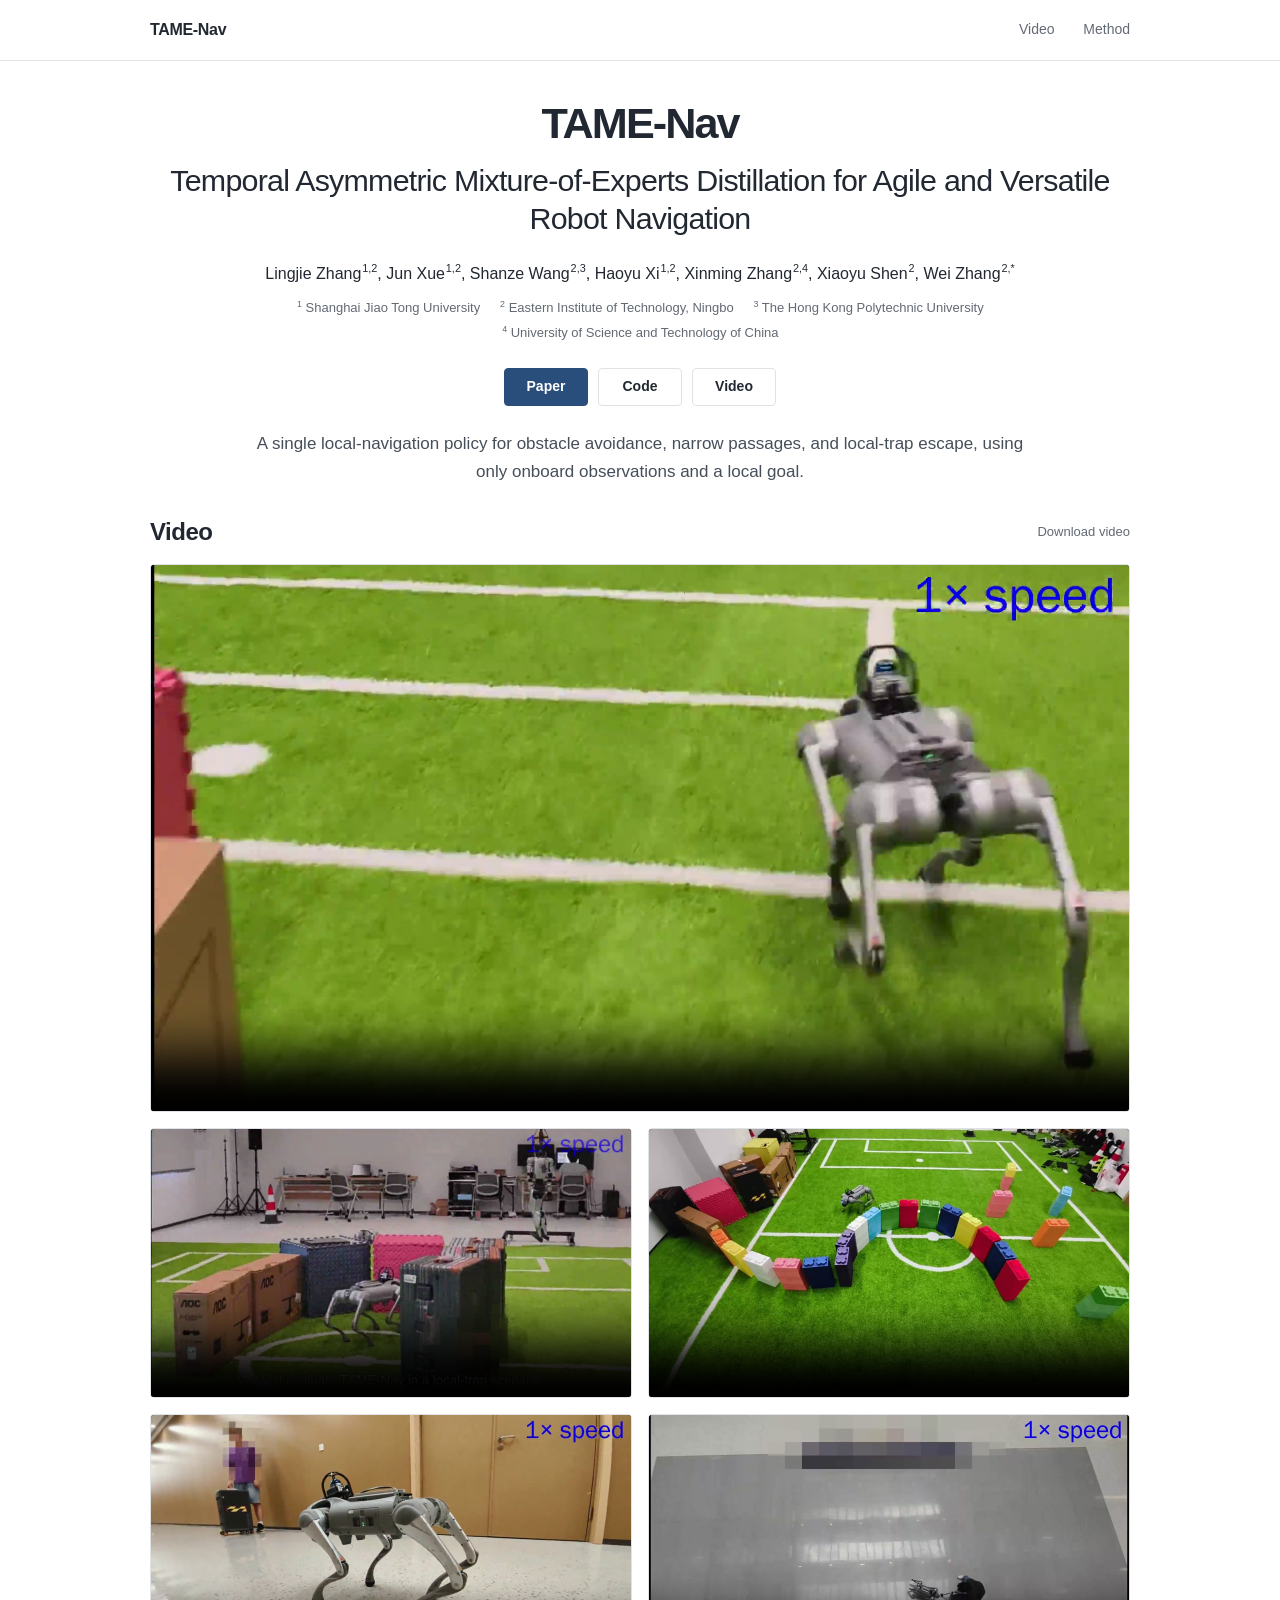
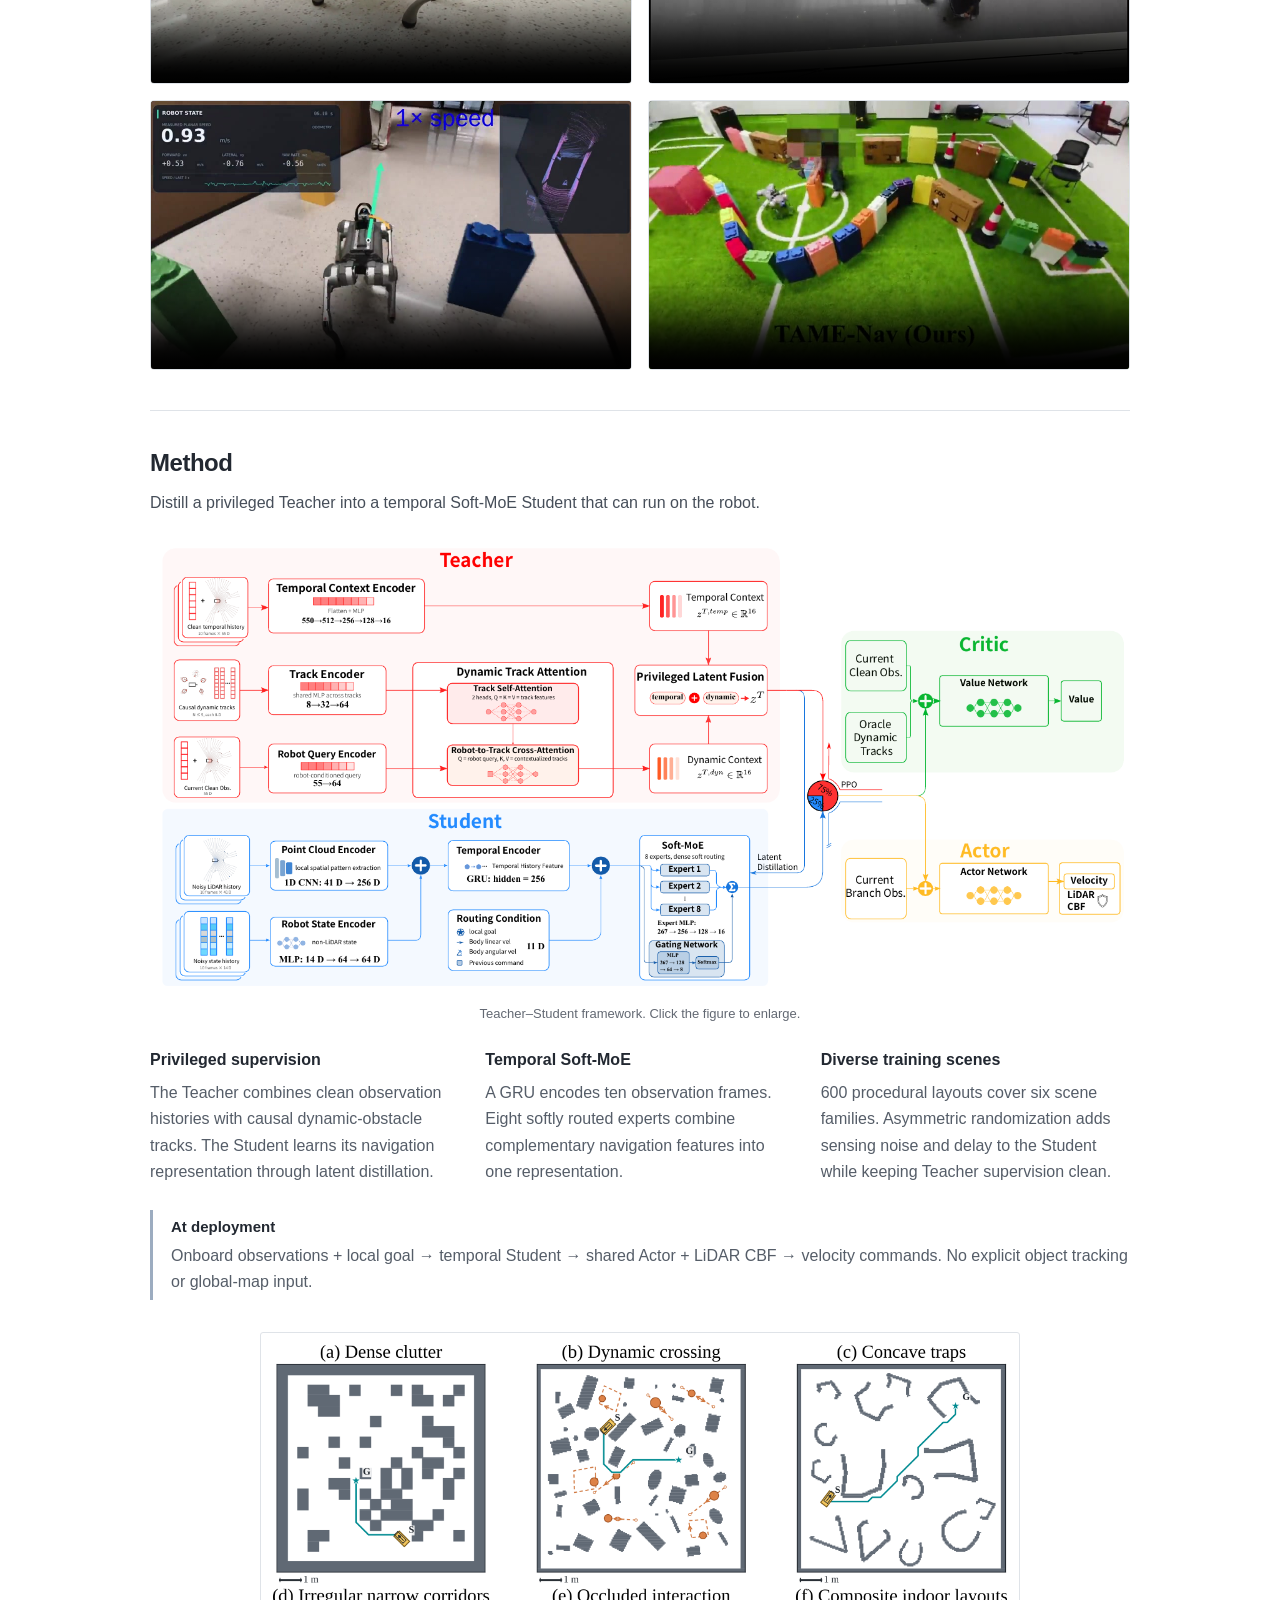
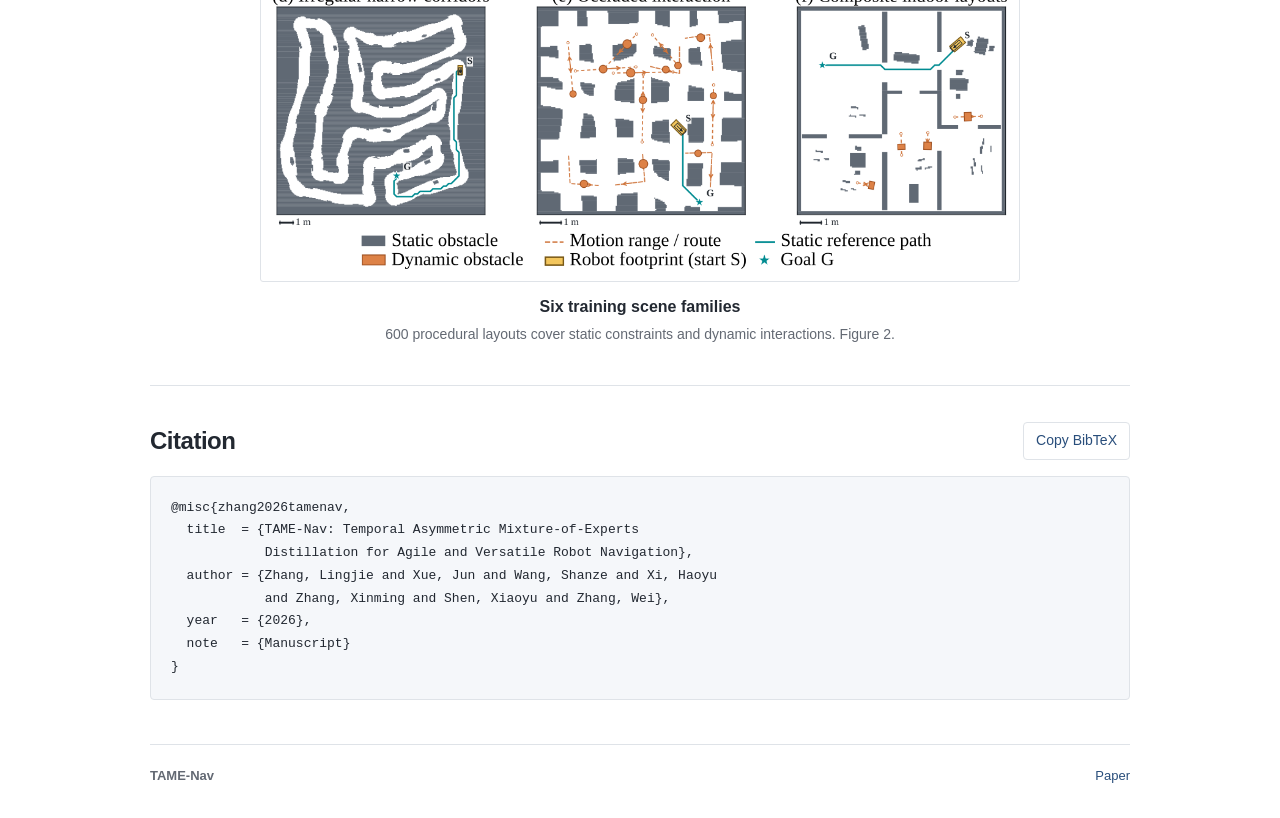
==== index.html @ 772b0298 "Prepare TAME-Nav organization website" ====
<!doctype html>
<html lang="en">
<head>
  <meta charset="utf-8">
  <meta name="viewport" content="width=device-width, initial-scale=1">
  <meta name="theme-color" content="#ffffff">
  <meta name="description" content="TAME-Nav: temporal asymmetric mixture-of-experts distillation for robot navigation. Paper, video demonstrations, and method overview.">
  <meta property="og:title" content="TAME-Nav | Robot Navigation">
  <meta property="og:description" content="A single local-navigation policy for obstacle avoidance, narrow passages, and local-trap escape.">
  <meta property="og:type" content="website">
  <meta property="og:url" content="https://tame-nav.github.io/">
  <link rel="canonical" href="https://tame-nav.github.io/">
  <title>TAME-Nav | Robot Navigation</title>
  <link rel="icon" type="image/svg+xml" href="data:image/svg+xml,%3Csvg xmlns='http://www.w3.org/2000/svg' viewBox='0 0 40 40'%3E%3Crect width='40' height='40' rx='5' fill='%23243e63'/%3E%3Cpath d='M10 12h20M20 12v18' fill='none' stroke='white' stroke-width='4'/%3E%3C/svg%3E">
  <link rel="stylesheet" href="styles.css">
  <script src="app.js" defer></script>
</head>
<body>
  <a class="skip-link" href="#main">Skip to content</a>
  <header class="site-header"><div class="header-inner">
    <a class="wordmark" href="#main">TAME-Nav</a>
    <nav aria-label="Main navigation">
      <a href="#video">Video</a>
      <a href="#method">Method</a>
    </nav>
  </div></header>
  <main id="main" class="container">
    <section class="paper-header" aria-labelledby="paper-title">
      <h1 id="paper-title"><strong>TAME-Nav</strong><span>Temporal Asymmetric Mixture-of-Experts Distillation for Agile and Versatile Robot Navigation</span></h1>
      <p class="authors">Lingjie Zhang<sup>1,2</sup>, Jun Xue<sup>1,2</sup>, Shanze Wang<sup>2,3</sup>, Haoyu Xi<sup>1,2</sup>, Xinming Zhang<sup>2,4</sup>, Xiaoyu Shen<sup>2</sup>, <a href="mailto:zhw@eitech.edu.cn">Wei Zhang<sup>2,*</sup></a></p>
      <div class="affiliations">
        <span><sup>1</sup> <span>Shanghai Jiao Tong University</span></span>
        <span><sup>2</sup> <span>Eastern Institute of Technology, Ningbo</span></span>
        <span><sup>3</sup> <span>The Hong Kong Polytechnic University</span></span>
        <span><sup>4</sup> <span>University of Science and Technology of China</span></span>
      </div>
      <div class="paper-links">
        <a class="button primary" href="assets/TAME-Nav.pdf" target="_blank" rel="noopener">Paper</a>
        <a class="button" href="https://github.com/zljjacob/TAME-Nav" target="_blank" rel="noopener">Code</a>
        <a class="button" href="#video">Video</a>
      </div>
      <p class="overview">A single local-navigation policy for obstacle avoidance, narrow passages, and local-trap escape, using only onboard observations and a local goal.</p>
    </section>
    <section id="video" class="video-section" aria-labelledby="video-heading">
      <div class="section-line"><h2 id="video-heading">Video</h2><a class="meta" href="assets/TAME-Nav.mp4" download="TAME-Nav.mp4">Download video</a></div>
      <div class="video-frame">
        <video id="research-video" controls playsinline preload="none" poster="assets/video-poster.jpg" width="1920" height="1072" aria-label="TAME-Nav research video">
          <source src="assets/TAME-Nav.mp4" type='video/mp4; codecs="avc1.640028, mp4a.40.2"'>
          <source src="assets/TAME-Nav.webm" type='video/webm; codecs="vp9, opus"'>
          <p><a href="assets/TAME-Nav.mp4">Download the video</a></p>
        </video>
      </div>
      <p id="video-status" class="status" role="status"></p>
      <div class="video-list">
        <div class="video-frame"><video aria-label="Video clip 1" id="trap-clip" controls playsinline preload="none" poster="assets/local-trap.jpg" width="960" height="536">
            <source src="assets/local-trap-silent.mp4" type='video/mp4; codecs="avc1.64001f"'>
            <source src="assets/local-trap-silent.webm" type='video/webm; codecs="vp9"'>
            <a href="assets/local-trap-silent.mp4">Download clip</a>
          </video></div>
        <div class="video-frame"><video aria-label="Video clip 2" id="overhead-clip" controls playsinline preload="none" poster="assets/trap-overhead.jpg" width="960" height="536">
            <source src="assets/trap-overhead-silent.mp4" type='video/mp4; codecs="avc1.64001f"'>
            <source src="assets/trap-overhead-silent.webm" type='video/webm; codecs="vp9"'>
            <a href="assets/trap-overhead-silent.mp4">Download clip</a>
          </video></div>
        <div class="video-frame"><video aria-label="Video clip 3" id="case-clip" controls playsinline preload="none" poster="assets/moving-case.jpg" width="960" height="536">
            <source src="assets/moving-case-silent.mp4" type='video/mp4; codecs="avc1.64001f"'>
            <source src="assets/moving-case-silent.webm" type='video/webm; codecs="vp9"'>
            <a href="assets/moving-case-silent.mp4">Download clip</a>
          </video></div>
        <div class="video-frame"><video aria-label="Video clip 4" id="human-clip" controls playsinline preload="none" poster="assets/human-interaction.jpg" width="960" height="536">
            <source src="assets/human-interaction-silent.mp4" type='video/mp4; codecs="avc1.64001f"'>
            <source src="assets/human-interaction-silent.webm" type='video/webm; codecs="vp9"'>
            <a href="assets/human-interaction-silent.mp4">Download clip</a>
          </video></div>
        <div class="video-frame"><video aria-label="Video clip 5" id="dynamic-clip" controls playsinline preload="none" poster="assets/dynamic-obstacles.jpg" width="960" height="536">
            <source src="assets/dynamic-obstacles-silent.mp4" type='video/mp4; codecs="avc1.64001f"'>
            <source src="assets/dynamic-obstacles-silent.webm" type='video/webm; codecs="vp9"'>
            <a href="assets/dynamic-obstacles-silent.mp4">Download clip</a>
          </video></div>
        <div class="video-frame"><video aria-label="Video clip 6" id="field-clip" controls playsinline preload="none" poster="assets/dynamic-field.jpg" width="960" height="536">
            <source src="assets/dynamic-field-silent.mp4" type='video/mp4; codecs="avc1.64001f"'>
            <source src="assets/dynamic-field-silent.webm" type='video/webm; codecs="vp9"'>
            <a href="assets/dynamic-field-silent.mp4">Download clip</a>
          </video></div>
      </div>
    </section>
    <section id="method" class="section" aria-labelledby="method-heading">
      <h2 id="method-heading">Method</h2>
      <p class="section-intro">Distill a privileged Teacher into a temporal Soft-MoE Student that can run on the robot.</p>
      <figure class="architecture">
        <a href="assets/architecture.png" target="_blank" rel="noopener" aria-label="Open full-resolution method diagram"><img src="assets/architecture.png" width="1570" height="725" loading="lazy" alt="Teacher–Student architecture: clean histories and causal obstacle tracks supervise a temporal Soft-MoE Student through latent distillation, with a shared Actor and a training-only Critic."></a>
        <figcaption>Teacher–Student framework. Click the figure to enlarge.</figcaption>
      </figure>
      <div class="method-points">
        <article><h3>Privileged supervision</h3><p>The Teacher combines clean observation histories with causal dynamic-obstacle tracks. The Student learns its navigation representation through latent distillation.</p></article>
        <article><h3>Temporal Soft-MoE</h3><p>A GRU encodes ten observation frames. Eight softly routed experts combine complementary navigation features into one representation.</p></article>
        <article><h3>Diverse training scenes</h3><p>600 procedural layouts cover six scene families. Asymmetric randomization adds sensing noise and delay to the Student while keeping Teacher supervision clean.</p></article>
      </div>
      <div class="deployment"><strong>At deployment</strong><p>Onboard observations + local goal → temporal Student → shared Actor + LiDAR CBF → velocity commands. No explicit object tracking or global-map input.</p></div>
      <figure class="training-figure paper-figure">
        <a href="assets/training-scenes.png" target="_blank" rel="noopener" aria-label="Enlarge the six training scene families"><img src="assets/training-scenes.png" width="2400" height="1716" loading="lazy" alt="Six training scene families: dense clutter, dynamic crossings, concave traps, irregular narrow corridors, occluded interactions, and composite indoor layouts."></a>
        <figcaption><strong>Six training scene families</strong><span>600 procedural layouts cover static constraints and dynamic interactions. Figure 2.</span></figcaption>
      </figure>
    </section>
    <section id="citation" class="section citation-section" aria-labelledby="citation-heading">
      <div class="section-line"><h2 id="citation-heading">Citation</h2><button type="button" id="copy-citation">Copy BibTeX</button></div>
      <pre id="bibtex">@misc{zhang2026tamenav,
  title  = {TAME-Nav: Temporal Asymmetric Mixture-of-Experts
            Distillation for Agile and Versatile Robot Navigation},
  author = {Zhang, Lingjie and Xue, Jun and Wang, Shanze and Xi, Haoyu
            and Zhang, Xinming and Shen, Xiaoyu and Zhang, Wei},
  year   = {2026},
  note   = {Manuscript}
}</pre>
      <p id="copy-status" class="status" role="status"></p>
    </section>
  </main>
  <footer class="container"><span>TAME-Nav</span><a href="assets/TAME-Nav.pdf" target="_blank" rel="noopener">Paper</a></footer>
</body>
</html>
---- styles.css ----
:root{color-scheme:light;--ink:#222831;--muted:#636973;--line:#dfe3e8;--accent:#294e7b;--wash:#f5f7fa;font-family:Arial,"Helvetica Neue","PingFang SC","Microsoft YaHei",sans-serif;font-size:16px;color:var(--ink);background:#fff;font-synthesis:none}
*{box-sizing:border-box}html{scroll-behavior:smooth;scroll-padding-top:5rem}body{margin:0;line-height:1.65}
a{color:var(--accent);text-decoration:none;text-underline-offset:3px}a:hover{text-decoration:underline}button,a{-webkit-tap-highlight-color:transparent}button{font:inherit;cursor:pointer;color:var(--accent)}button:hover{color:#112b50}
button:focus-visible,a:focus-visible,summary:focus-visible,video:focus-visible{outline:3px solid #5e85b7;outline-offset:4px}
.container,.header-inner{width:min(100% - 3rem,980px);margin-inline:auto}.site-header{border-bottom:1px solid var(--line);background:#fff}.header-inner{display:flex;justify-content:space-between;align-items:center;min-height:60px;gap:1rem}.wordmark{font-weight:700;color:var(--ink);letter-spacing:-.02em}nav{display:flex;align-items:center;gap:1.8rem;font-size:.875rem}nav a{color:var(--muted)}nav button{border:0;border-left:1px solid var(--line);background:none;padding:.15rem 0 .15rem 1.5rem;min-height:40px}
.paper-header{text-align:center;padding:38px 0 30px}h1,h2,h3,p,figure{margin:0}h1{max-width:940px;margin:auto;font-size:1.9rem;font-weight:500;line-height:1.25;letter-spacing:-.025em}h1 strong{display:block;font-size:2.7rem;line-height:1.15;font-weight:700;letter-spacing:-.045em;margin-bottom:12px}h1>span{display:block}.authors{max-width:960px;margin:22px auto 8px;font-size:1rem;line-height:1.85}sup{font-size:.68em;line-height:0;vertical-align:super;margin-left:.08em}.authors a{color:inherit}.affiliations{display:flex;flex-wrap:wrap;justify-content:center;gap:0 1.2rem;max-width:880px;margin:auto;font-size:.8125rem;color:var(--muted);line-height:1.9}.paper-links{display:flex;justify-content:center;gap:10px;margin-top:22px;flex-wrap:wrap}
.button{border:1px solid var(--line);border-radius:4px;min-width:84px;padding:5px 20px;font-size:.875rem;font-weight:600;color:var(--ink);background:#fff;display:inline-flex;align-items:center;justify-content:center;min-height:38px}.button:hover{background:var(--wash);text-decoration:none;border-color:#a5b3c4}.button.primary{background:var(--accent);border-color:var(--accent);color:#fff}.button.primary:hover{background:#183a65}.overview{max-width:800px;margin:24px auto 0;font-size:1.0625rem;line-height:1.65;color:#464e59}
h2{font-size:1.5rem;line-height:1.35;font-weight:650;letter-spacing:-.02em}h3{font-size:1rem;font-weight:650;line-height:1.5}.section-line{display:flex;align-items:center;justify-content:space-between;gap:1rem;margin-bottom:16px}.meta,.note,.architecture figcaption{font-size:.8125rem;color:var(--muted)}
.video-frame{overflow:hidden;background:#14171c;border:1px solid var(--line);border-radius:4px;line-height:0}video{display:block;width:100%;height:auto;aspect-ratio:120/67;object-fit:contain;background:#14171c}
.muted{color:var(--muted)}.note{line-height:1.6}
.section{border-top:1px solid var(--line);padding-top:36px;margin-top:40px}.section-intro{margin-top:10px;max-width:850px;color:#464e59}.architecture{margin:24px 0}.architecture img{display:block;width:100%;height:auto}.architecture figcaption{text-align:center;margin-top:10px}.method-points{display:grid;grid-template-columns:repeat(3,1fr);gap:26px;margin-top:24px}.method-points p{color:#555d68;margin-top:8px;font-size:1rem;line-height:1.65}.deployment{margin-top:24px;border-left:3px solid #9cacc0;padding:4px 0 4px 18px}.deployment strong{font-size:.9375rem}.deployment p{margin-top:3px;font-size:1rem;color:#555d68}
.citation-section{padding-bottom:12px}#copy-citation{font-size:.875rem;border:1px solid var(--line);padding:6px 12px;border-radius:4px;background:#fff;white-space:nowrap}#copy-citation:hover{background:var(--wash)}pre{font-family:ui-monospace,SFMono-Regular,Consolas,monospace;font-size:.8125rem;line-height:1.75;white-space:pre-wrap;overflow-wrap:anywhere;background:var(--wash);border:1px solid var(--line);border-radius:4px;padding:20px;margin:0}.status{font-size:.875rem;color:var(--accent)}.status:empty{display:none}.status:not(:empty){margin-top:8px}footer{border-top:1px solid var(--line);margin-top:32px!important;padding-block:20px 32px;display:flex;justify-content:space-between;align-items:baseline;gap:16px;font-size:.8125rem;color:var(--muted)}footer>span{font-weight:600}.skip-link{position:absolute;top:-100px;left:1rem;background:#fff;padding:.6rem;z-index:10}.skip-link:focus{top:8px}.sr-only{position:absolute;width:1px;height:1px;padding:0;margin:-1px;overflow:hidden;clip:rect(0,0,0,0);white-space:nowrap;border:0}
@media(min-width:1500px){.container,.header-inner{max-width:1040px}}
@media(max-width:760px){.container,.header-inner{width:calc(100% - 2rem)}.paper-header{padding-top:28px}h1{font-size:1.55rem}h1 strong{font-size:2.3rem}.authors{margin-top:18px}.overview{font-size:1rem}.method-points{grid-template-columns:1fr;gap:18px}.method-points p{margin-top:4px}.section{margin-top:30px;padding-top:28px}footer{align-items:flex-start;flex-direction:column;gap:4px}}
@media(max-width:480px){.header-inner{flex-wrap:wrap;gap:0;padding-block:8px}.wordmark{font-size:.9375rem}nav{gap:1rem}nav button{padding-left:.8rem}.paper-header{padding-top:26px}h1{font-size:1.375rem;line-height:1.35}h1 strong{font-size:2.25rem}.authors{font-size:.9375rem}.affiliations{display:grid;gap:1px;font-size:.8125rem}.paper-links{margin-top:18px}.overview{text-align:left;margin-top:22px}h2{font-size:1.375rem}.citation-section .section-line{align-items:flex-start;flex-wrap:wrap}pre{padding:14px}}
@media(prefers-reduced-motion:reduce){html{scroll-behavior:auto}}
nav{flex-wrap:wrap;max-width:100%}



@media(max-width:760px){}







.paper-figure img{display:block;width:100%;height:auto}
.paper-figure>a{display:block;border:1px solid var(--line);border-radius:3px;padding:12px;background:white}
.paper-figure>a:hover{border-color:#9aabc0}
.paper-figure figcaption{margin-top:12px;line-height:1.6;font-size:.875rem;color:var(--muted)}
.paper-figure figcaption strong{display:block;font-size:1rem;color:var(--ink);font-weight:600;margin-bottom:3px}
.paper-figure figcaption span{display:block}
.training-figure{width:min(100%,760px);margin:32px auto 0}
.training-figure figcaption{text-align:center}
@media(max-width:760px){.paper-figure>a{padding:8px}}

.video-list{display:grid;grid-template-columns:repeat(2,minmax(0,1fr));gap:16px;margin-top:16px}
.video-list .video-frame{min-width:0}
@media(max-width:760px){.video-list{grid-template-columns:1fr}}
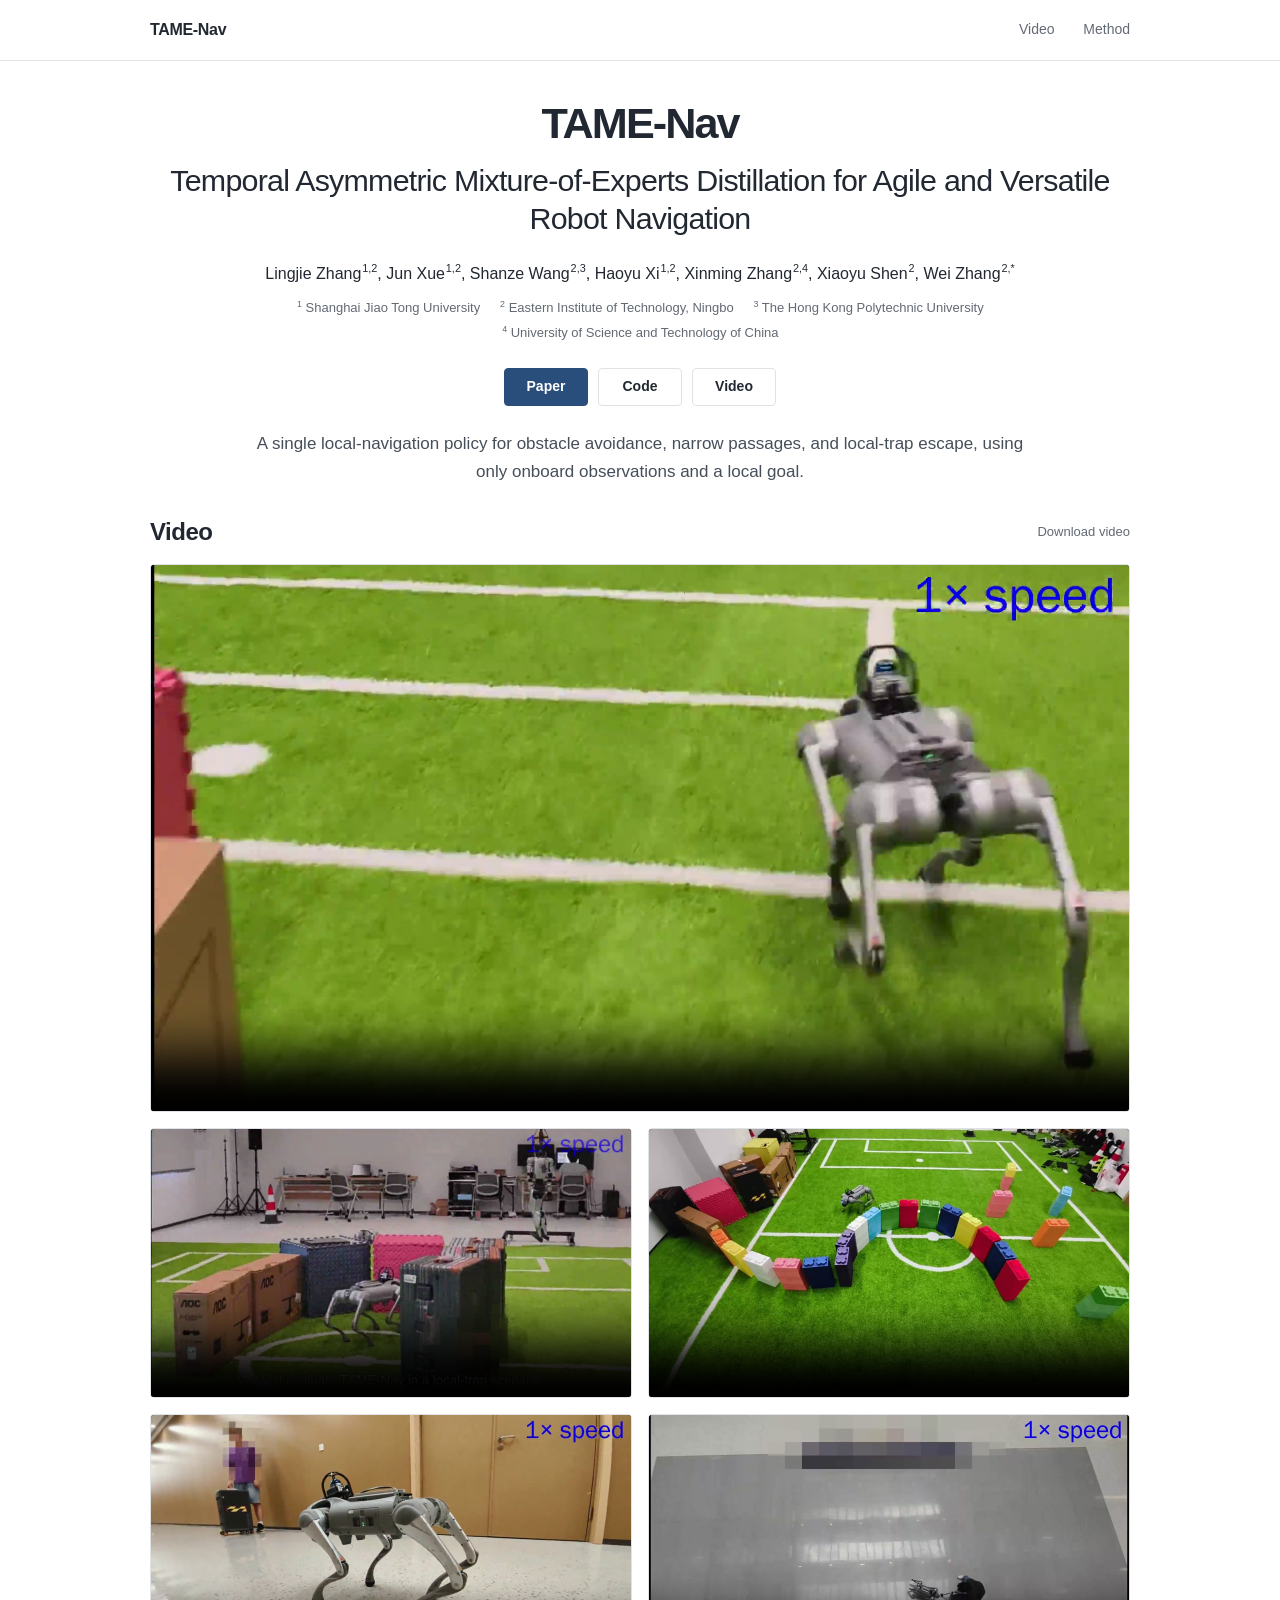
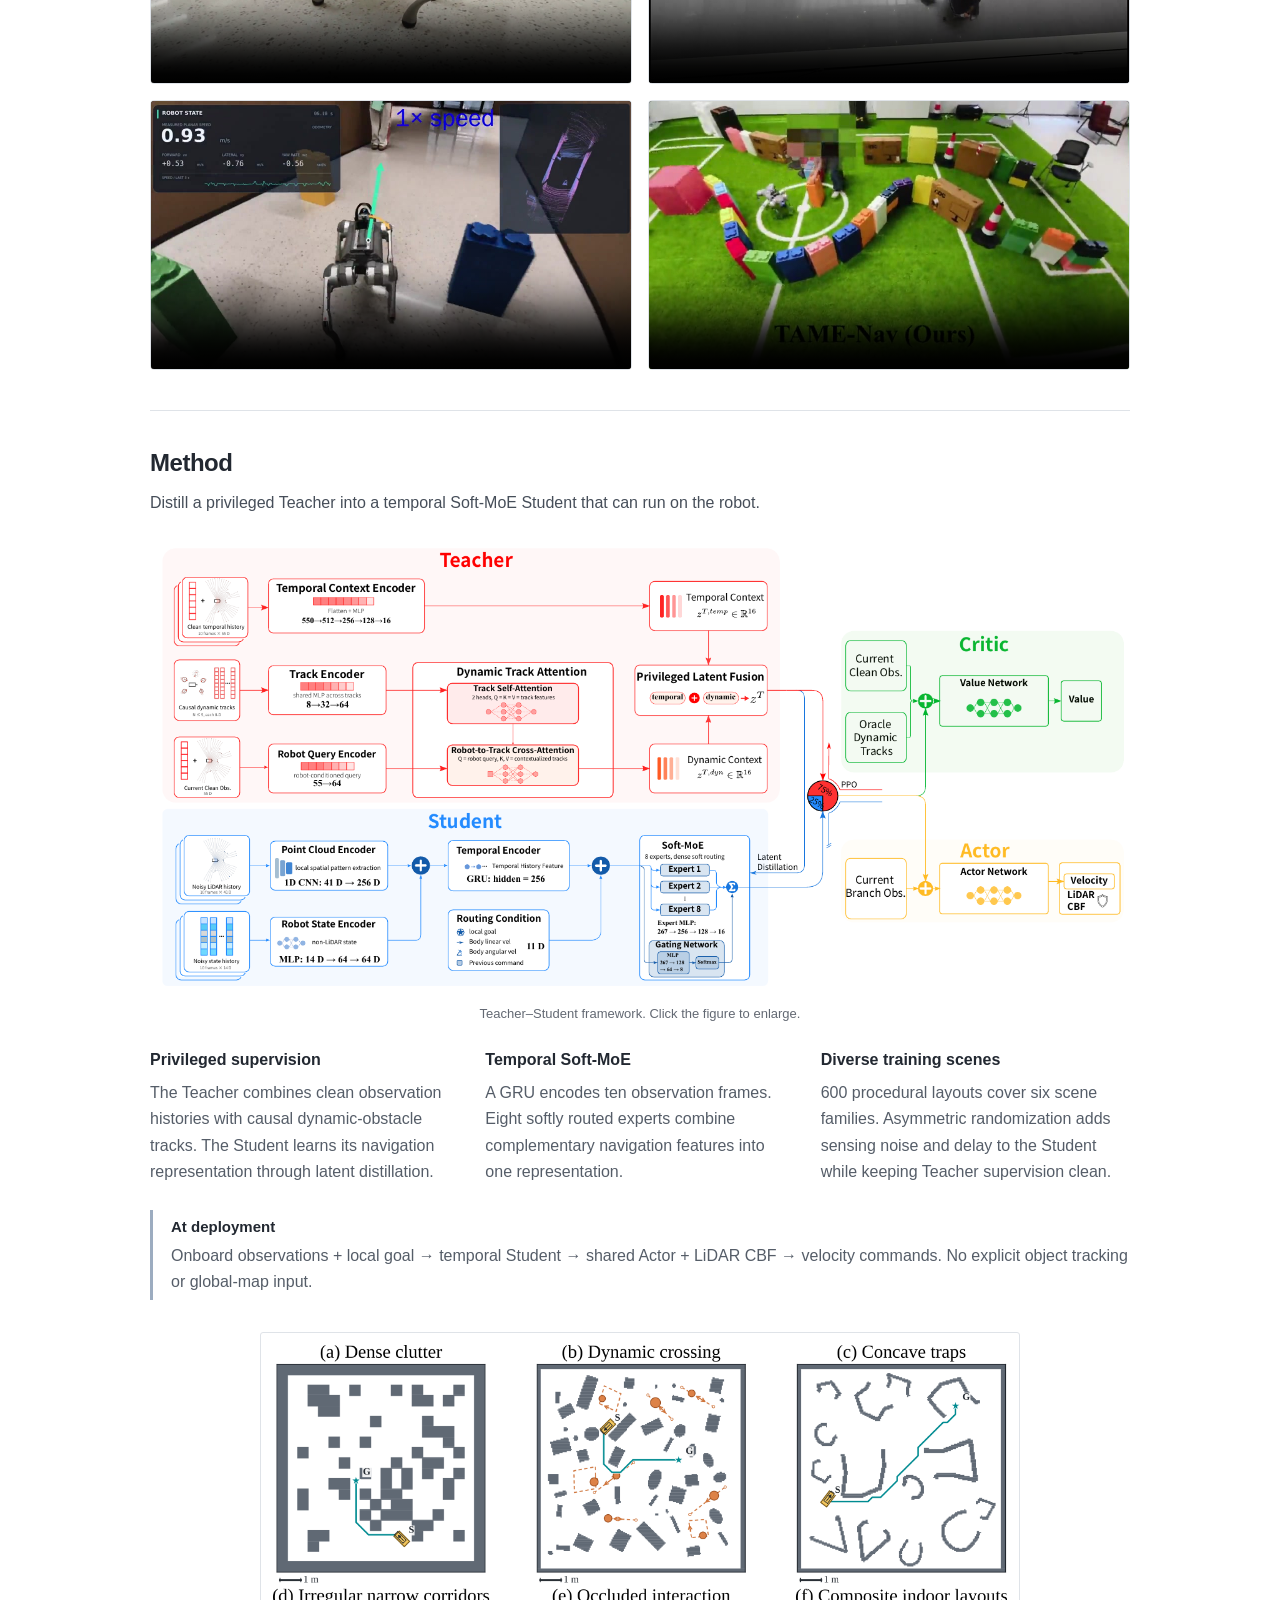
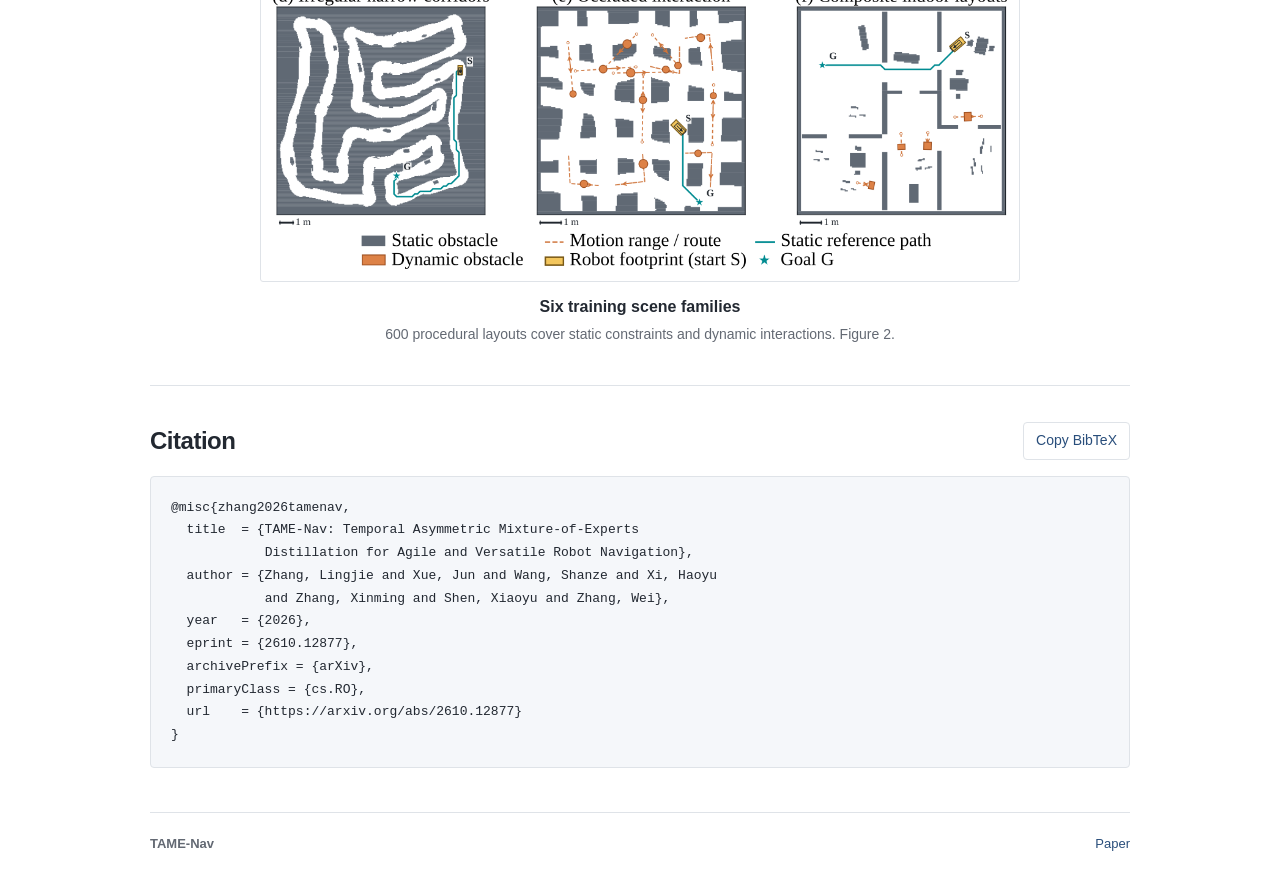
==== commit 203dcadb: "Link paper and citation to the published arXiv preprint" ====
--- a/index.html
+++ b/index.html
@@ -35,8 +35,8 @@
         <span><sup>4</sup> <span>University of Science and Technology of China</span></span>
       </div>
       <div class="paper-links">
-        <a class="button primary" href="assets/TAME-Nav.pdf" target="_blank" rel="noopener">Paper</a>
-        <a class="button" href="https://github.com/zljjacob/TAME-Nav" target="_blank" rel="noopener">Code</a>
+        <a class="button primary" href="https://arxiv.org/abs/2610.12877" target="_blank" rel="noopener">Paper</a>
+        <a class="button" href="code/">Code</a>
         <a class="button" href="#video">Video</a>
       </div>
       <p class="overview">A single local-navigation policy for obstacle avoidance, narrow passages, and local-trap escape, using only onboard observations and a local goal.</p>
@@ -110,11 +110,14 @@
   author = {Zhang, Lingjie and Xue, Jun and Wang, Shanze and Xi, Haoyu
             and Zhang, Xinming and Shen, Xiaoyu and Zhang, Wei},
   year   = {2026},
-  note   = {Manuscript}
+  eprint = {2610.12877},
+  archivePrefix = {arXiv},
+  primaryClass = {cs.RO},
+  url    = {https://arxiv.org/abs/2610.12877}
 }</pre>
       <p id="copy-status" class="status" role="status"></p>
     </section>
   </main>
-  <footer class="container"><span>TAME-Nav</span><a href="assets/TAME-Nav.pdf" target="_blank" rel="noopener">Paper</a></footer>
+  <footer class="container"><span>TAME-Nav</span><a href="https://arxiv.org/abs/2610.12877" target="_blank" rel="noopener">Paper</a></footer>
 </body>
 </html>
--- a/styles.css
+++ b/styles.css
@@ -39,3 +39,6 @@
 .video-list{display:grid;grid-template-columns:repeat(2,minmax(0,1fr));gap:16px;margin-top:16px}
 .video-list .video-frame{min-width:0}
 @media(max-width:760px){.video-list{grid-template-columns:1fr}}
+
+.coming-soon{min-height:calc(100vh - 61px);display:flex;flex-direction:column;align-items:center;justify-content:center;padding-block:48px;gap:24px;text-align:center}
+.coming-soon h1{margin:0}
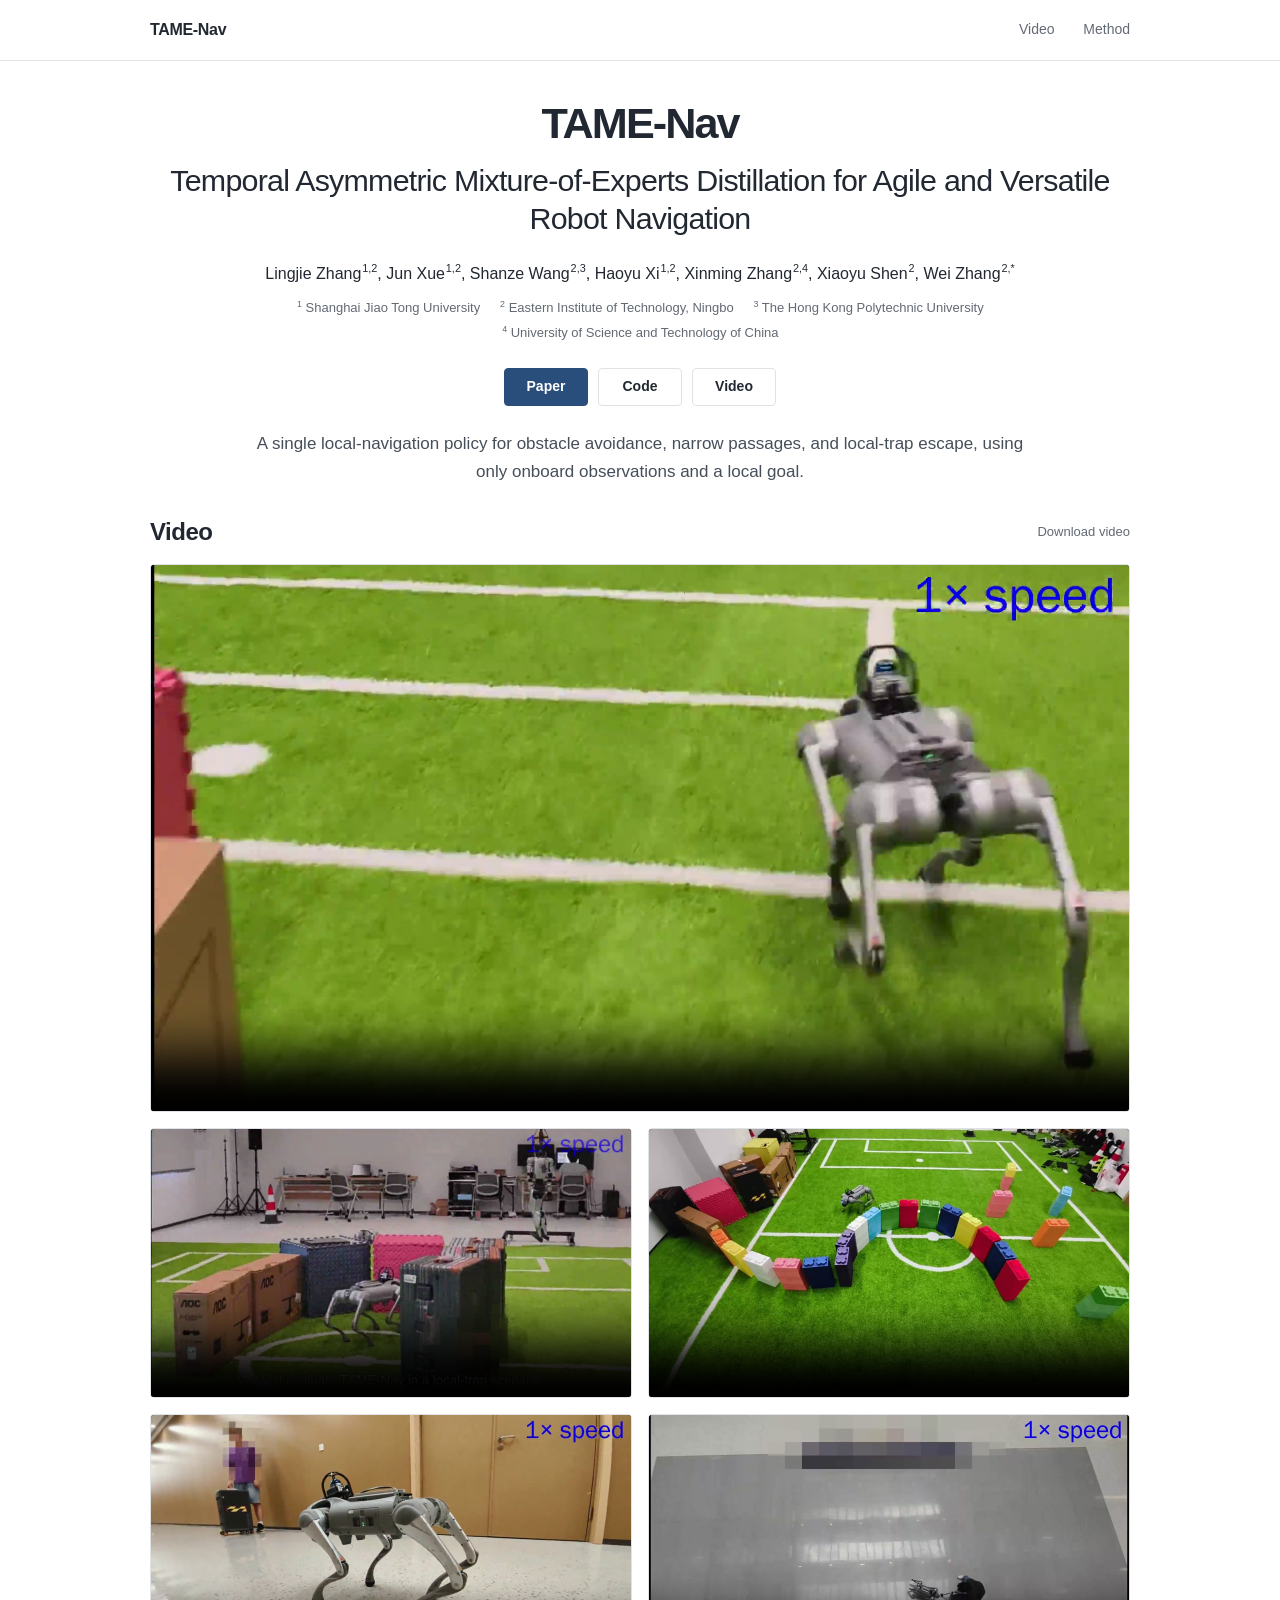
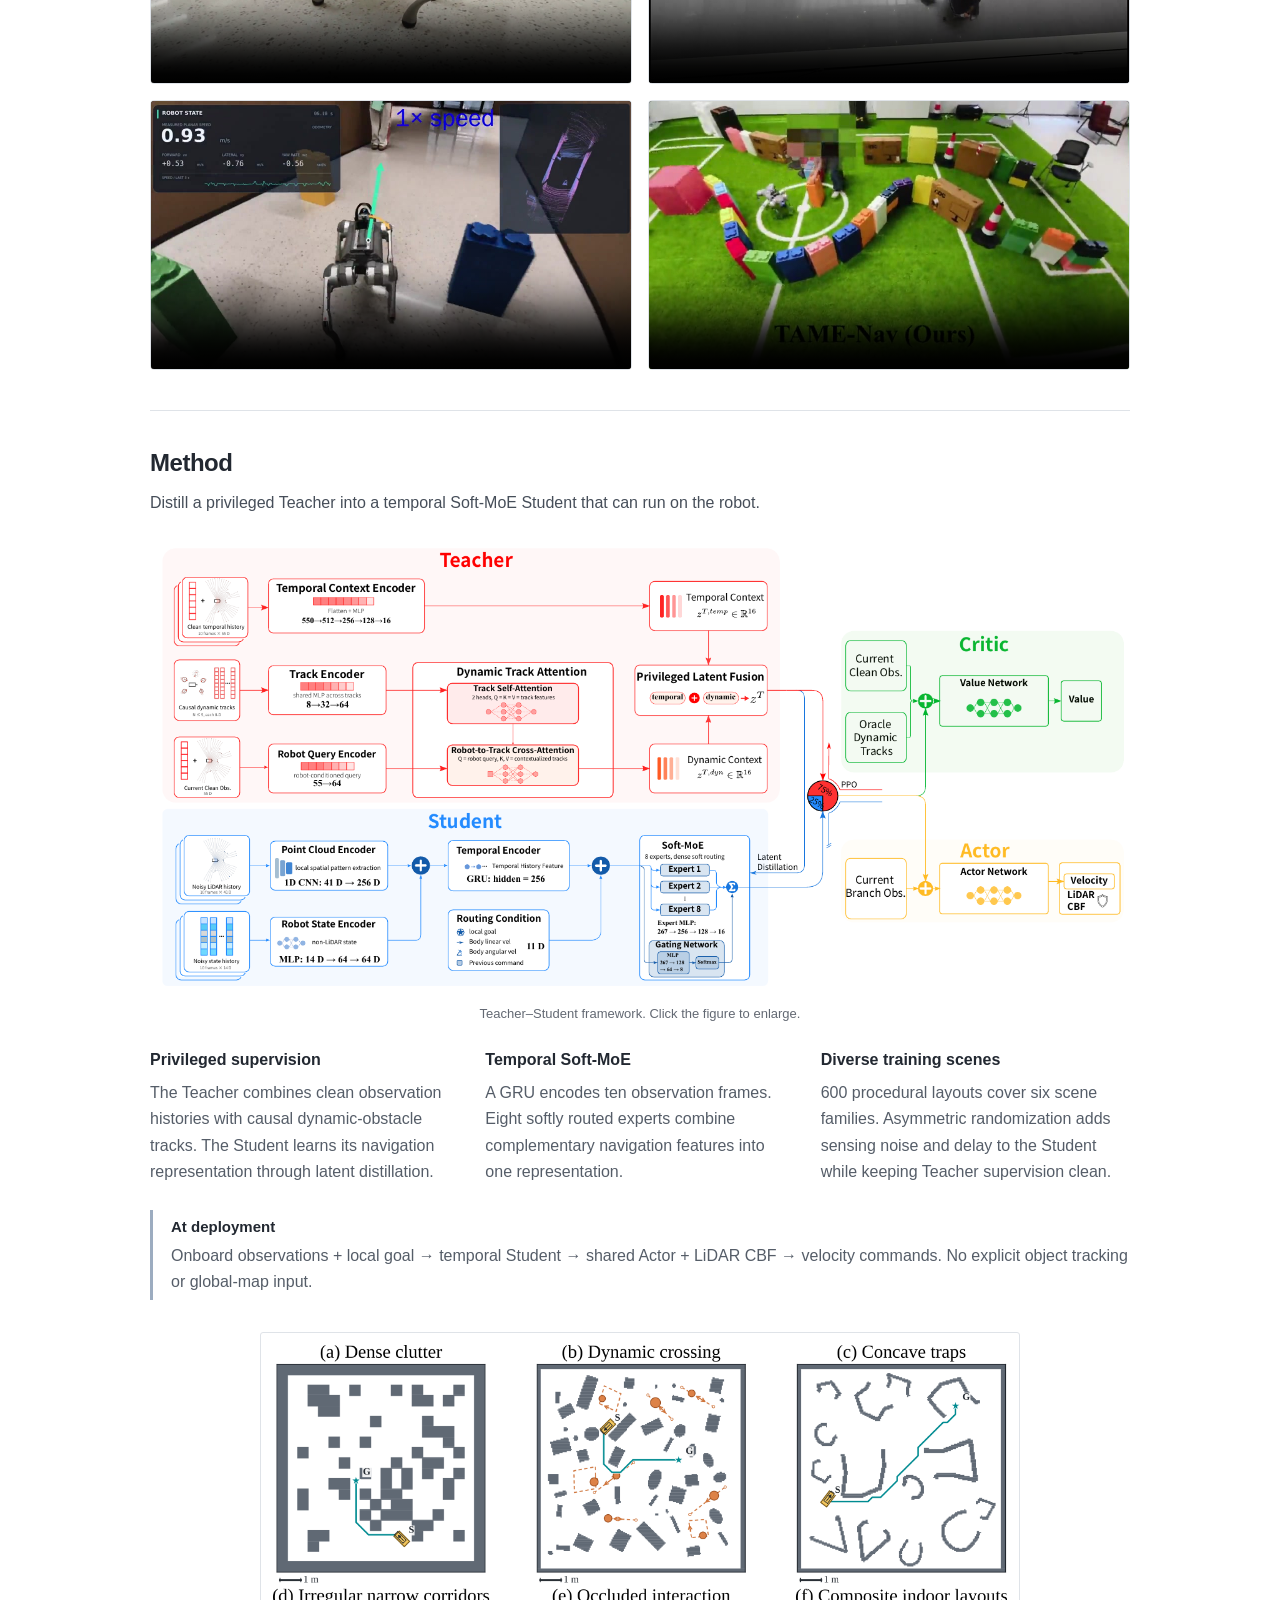
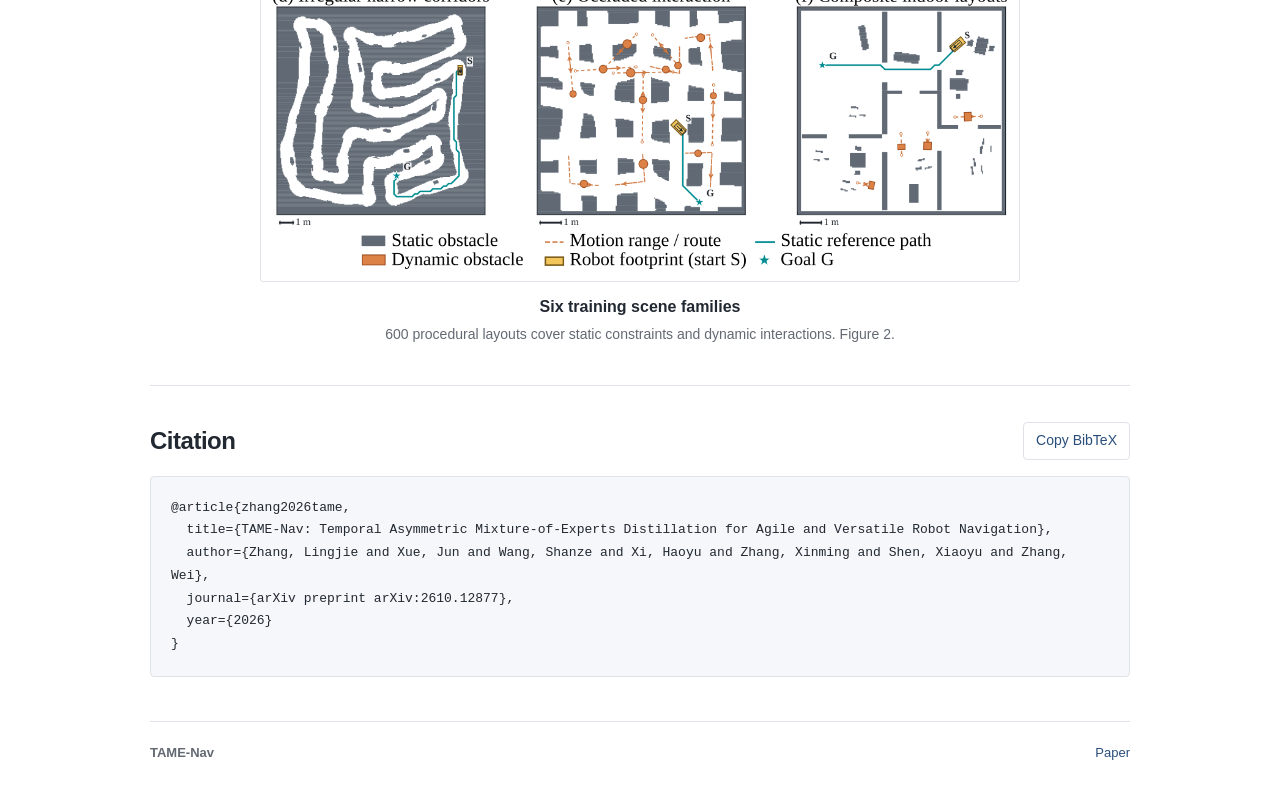
==== commit ec05b74a: "Use the requested article BibTeX citation" ====
--- a/index.html
+++ b/index.html
@@ -104,16 +104,11 @@
     </section>
     <section id="citation" class="section citation-section" aria-labelledby="citation-heading">
       <div class="section-line"><h2 id="citation-heading">Citation</h2><button type="button" id="copy-citation">Copy BibTeX</button></div>
-      <pre id="bibtex">@misc{zhang2026tamenav,
-  title  = {TAME-Nav: Temporal Asymmetric Mixture-of-Experts
-            Distillation for Agile and Versatile Robot Navigation},
-  author = {Zhang, Lingjie and Xue, Jun and Wang, Shanze and Xi, Haoyu
-            and Zhang, Xinming and Shen, Xiaoyu and Zhang, Wei},
-  year   = {2026},
-  eprint = {2610.12877},
-  archivePrefix = {arXiv},
-  primaryClass = {cs.RO},
-  url    = {https://arxiv.org/abs/2610.12877}
+      <pre id="bibtex">@article{zhang2026tame,
+  title={TAME-Nav: Temporal Asymmetric Mixture-of-Experts Distillation for Agile and Versatile Robot Navigation},
+  author={Zhang, Lingjie and Xue, Jun and Wang, Shanze and Xi, Haoyu and Zhang, Xinming and Shen, Xiaoyu and Zhang, Wei},
+  journal={arXiv preprint arXiv:2610.12877},
+  year={2026}
 }</pre>
       <p id="copy-status" class="status" role="status"></p>
     </section>
